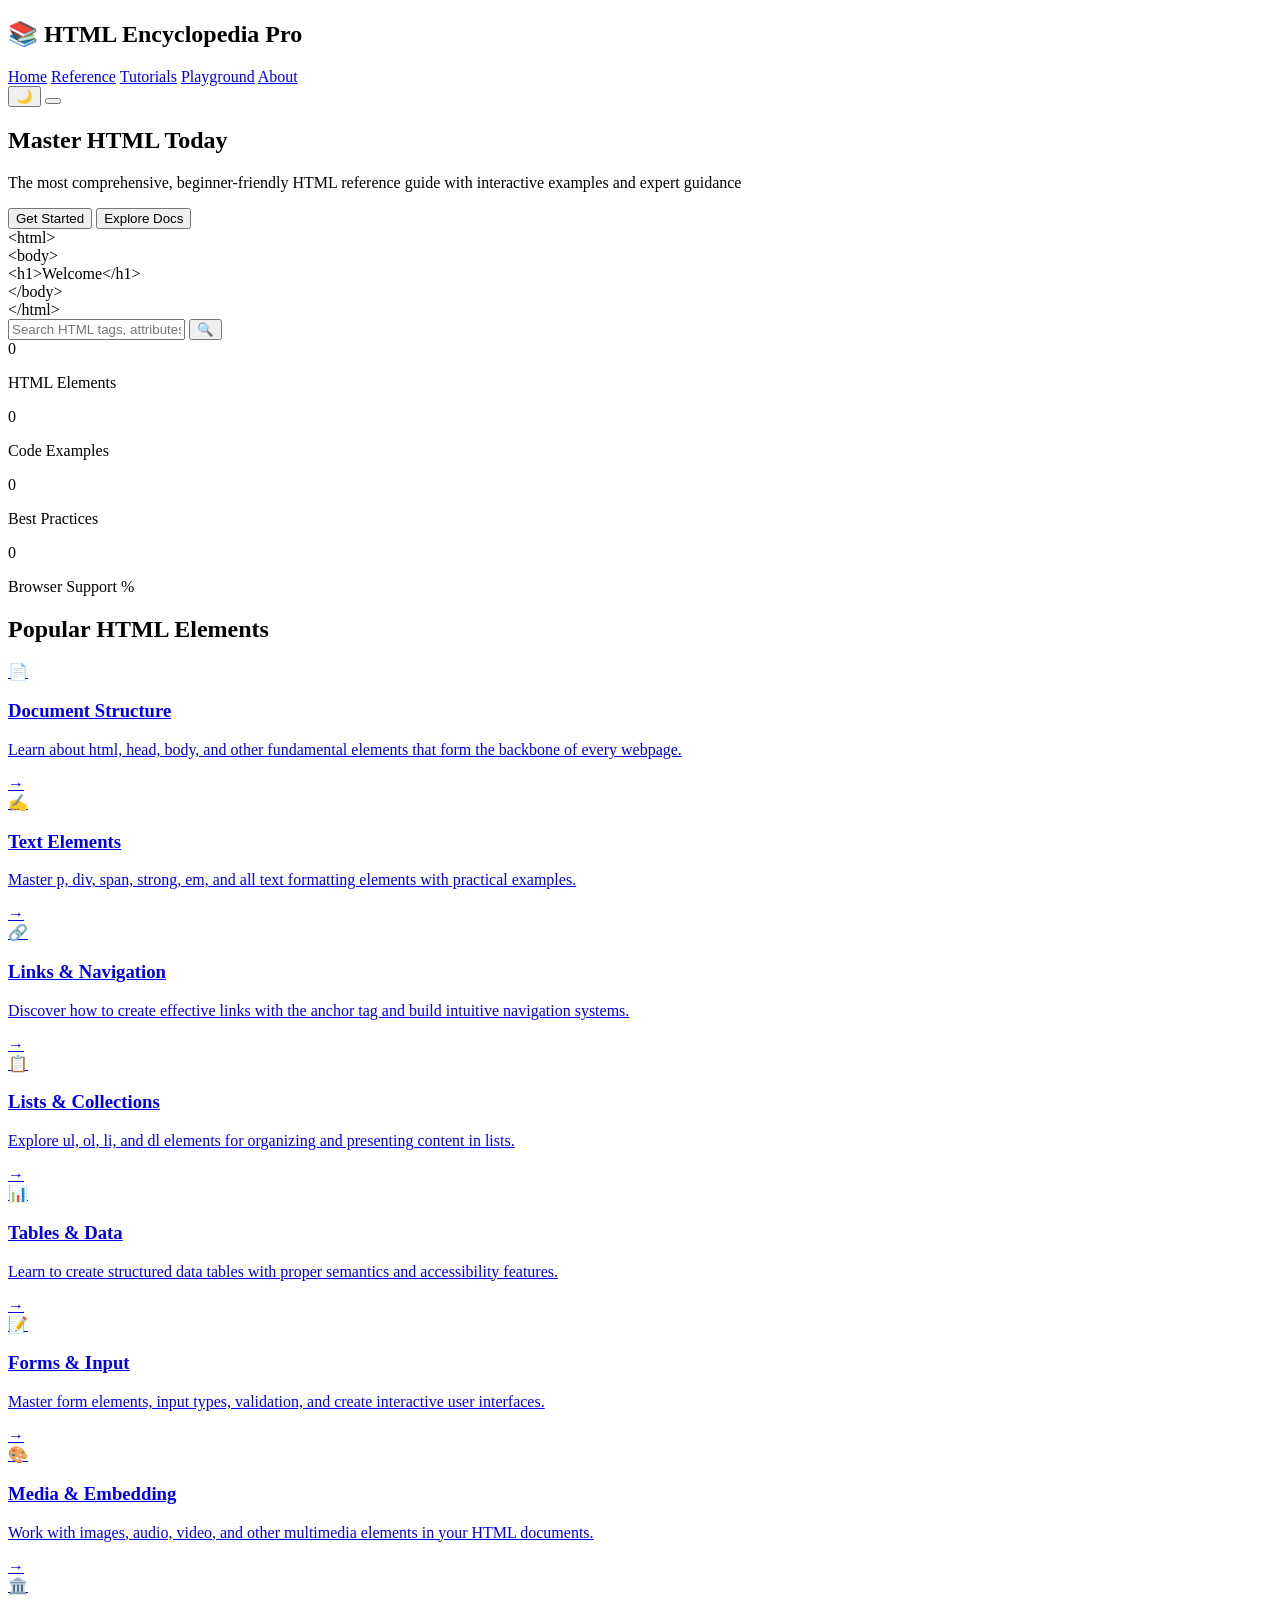
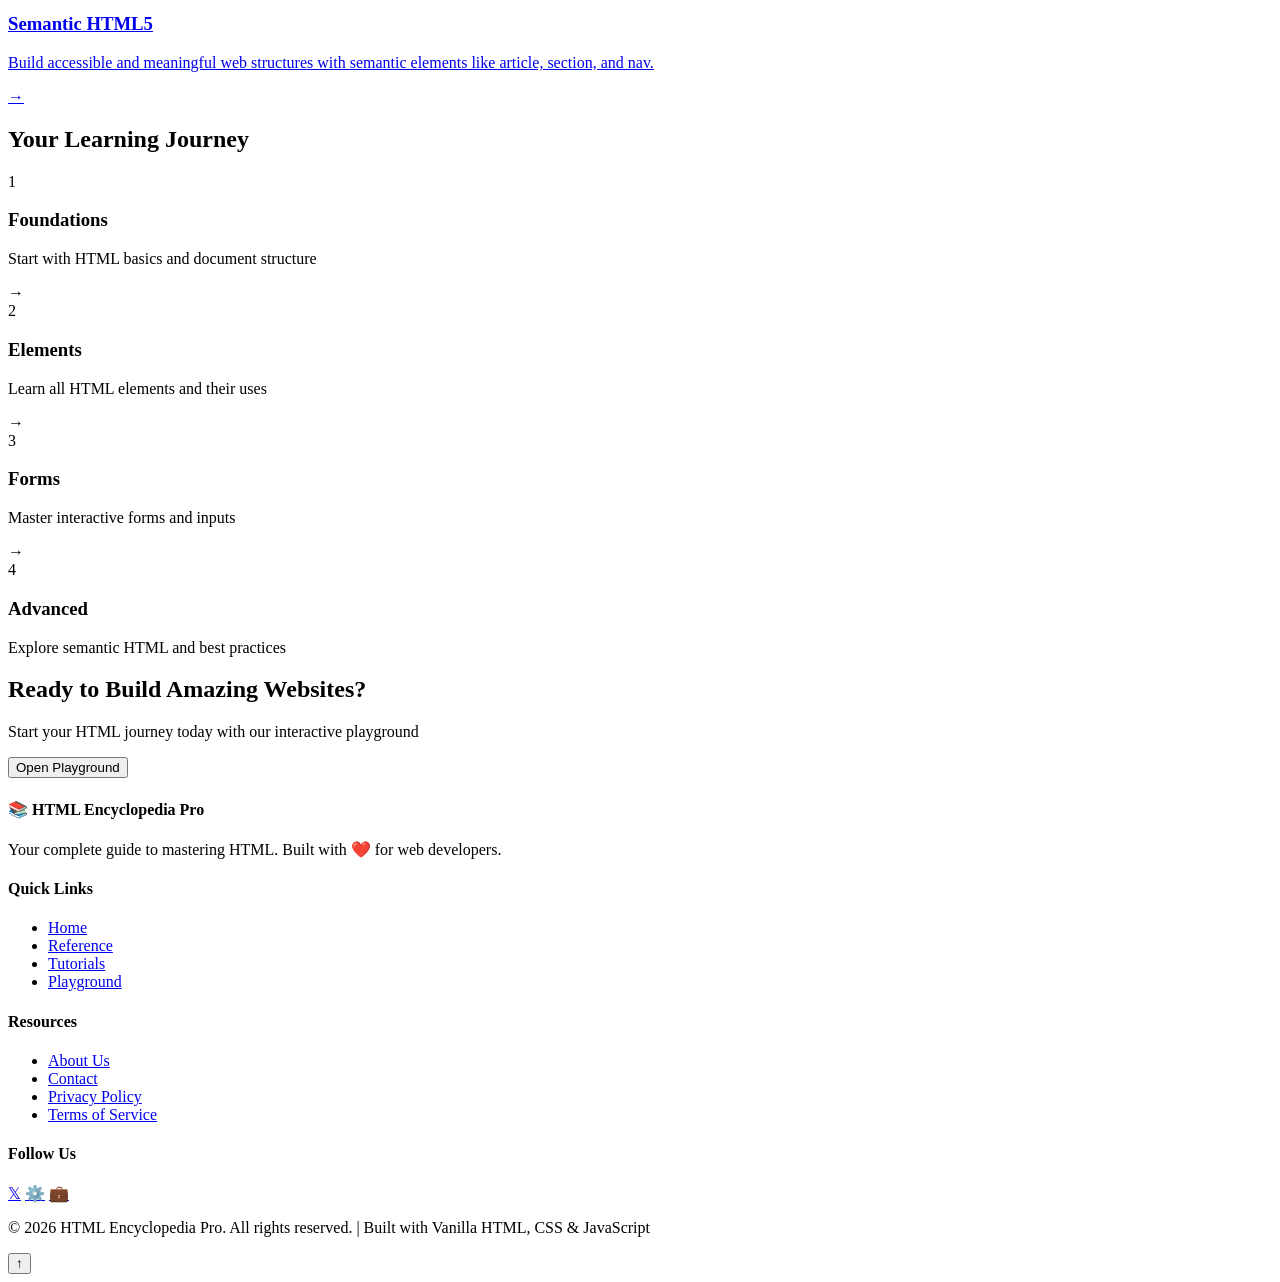
==== index.html @ daa74dac "Create professional homepage with hero, search, cards, and statistics" ====
<!DOCTYPE html>
<html lang="en">
<head>
    <meta charset="UTF-8">
    <meta name="viewport" content="width=device-width, initial-scale=1.0">
    <meta name="description" content="HTML Encyclopedia Pro - The most comprehensive HTML reference guide for web developers">
    <meta name="theme-color" content="#6366f1">
    <title>HTML Encyclopedia Pro - Complete HTML Reference</title>
    
    <!-- Stylesheets -->
    <link rel="stylesheet" href="css/style.css">
    <link rel="stylesheet" href="css/layout.css">
    <link rel="stylesheet" href="css/theme.css">
    <link rel="stylesheet" href="css/responsive.css">
    <link rel="stylesheet" href="css/animations.css">
</head>
<body>
    <!-- Navigation -->
    <nav class="navbar">
        <div class="container">
            <div class="nav-wrapper">
                <div class="logo">
                    <h1>📚 HTML Encyclopedia Pro</h1>
                </div>
                <div class="nav-menu" id="navMenu">
                    <a href="#home" class="nav-link">Home</a>
                    <a href="#reference" class="nav-link">Reference</a>
                    <a href="#tutorials" class="nav-link">Tutorials</a>
                    <a href="#playground" class="nav-link">Playground</a>
                    <a href="#about" class="nav-link">About</a>
                </div>
                <div class="nav-controls">
                    <button class="theme-toggle" id="themeToggle" aria-label="Toggle dark mode">
                        <span class="theme-icon">🌙</span>
                    </button>
                    <button class="menu-toggle" id="menuToggle" aria-label="Toggle menu">
                        <span class="hamburger"></span>
                    </button>
                </div>
            </div>
        </div>
    </nav>

    <!-- Main Content -->
    <main>
        <!-- Hero Section -->
        <section class="hero" id="home">
            <div class="hero-background">
                <div class="animated-bg"></div>
            </div>
            <div class="container hero-content">
                <div class="hero-text">
                    <h1 class="hero-title">Master HTML Today</h1>
                    <p class="hero-subtitle">The most comprehensive, beginner-friendly HTML reference guide with interactive examples and expert guidance</p>
                    <div class="hero-buttons">
                        <button class="btn btn-primary" id="startBtn">Get Started</button>
                        <button class="btn btn-secondary" id="exploreBtn">Explore Docs</button>
                    </div>
                </div>
                <div class="hero-illustration">
                    <div class="code-animation">
                        <div class="code-line line-1">&lt;html&gt;</div>
                        <div class="code-line line-2">&lt;body&gt;</div>
                        <div class="code-line line-3">&lt;h1&gt;Welcome&lt;/h1&gt;</div>
                        <div class="code-line line-4">&lt;/body&gt;</div>
                        <div class="code-line line-5">&lt;/html&gt;</div>
                    </div>
                </div>
            </div>
        </section>

        <!-- Search Section -->
        <section class="search-section">
            <div class="container">
                <div class="search-wrapper">
                    <input 
                        type="text" 
                        id="searchInput" 
                        class="search-input" 
                        placeholder="Search HTML tags, attributes, and more..."
                        aria-label="Search documentation"
                    >
                    <button class="search-btn" aria-label="Search">🔍</button>
                </div>
                <div class="search-suggestions" id="searchSuggestions"></div>
            </div>
        </section>

        <!-- Statistics Section -->
        <section class="statistics">
            <div class="container">
                <div class="stats-grid">
                    <div class="stat-card fade-in-up">
                        <div class="stat-number" data-count="150">0</div>
                        <p class="stat-label">HTML Elements</p>
                    </div>
                    <div class="stat-card fade-in-up">
                        <div class="stat-number" data-count="500">0</div>
                        <p class="stat-label">Code Examples</p>
                    </div>
                    <div class="stat-card fade-in-up">
                        <div class="stat-number" data-count="1000">0</div>
                        <p class="stat-label">Best Practices</p>
                    </div>
                    <div class="stat-card fade-in-up">
                        <div class="stat-number" data-count="98">0</div>
                        <p class="stat-label">Browser Support %</p>
                    </div>
                </div>
            </div>
        </section>

        <!-- Featured Documentation Cards -->
        <section class="featured-cards" id="reference">
            <div class="container">
                <h2>Popular HTML Elements</h2>
                <div class="cards-grid">
                    <!-- Document Tags -->
                    <a href="pages/document.html" class="doc-card card-hover">
                        <div class="card-icon">📄</div>
                        <h3>Document Structure</h3>
                        <p>Learn about html, head, body, and other fundamental elements that form the backbone of every webpage.</p>
                        <span class="card-arrow">→</span>
                    </a>

                    <!-- Text Tags -->
                    <a href="pages/text.html" class="doc-card card-hover">
                        <div class="card-icon">✍️</div>
                        <h3>Text Elements</h3>
                        <p>Master p, div, span, strong, em, and all text formatting elements with practical examples.</p>
                        <span class="card-arrow">→</span>
                    </a>

                    <!-- Links -->
                    <a href="pages/links.html" class="doc-card card-hover">
                        <div class="card-icon">🔗</div>
                        <h3>Links & Navigation</h3>
                        <p>Discover how to create effective links with the anchor tag and build intuitive navigation systems.</p>
                        <span class="card-arrow">→</span>
                    </a>

                    <!-- Lists -->
                    <a href="pages/lists.html" class="doc-card card-hover">
                        <div class="card-icon">📋</div>
                        <h3>Lists & Collections</h3>
                        <p>Explore ul, ol, li, and dl elements for organizing and presenting content in lists.</p>
                        <span class="card-arrow">→</span>
                    </a>

                    <!-- Tables -->
                    <a href="pages/tables.html" class="doc-card card-hover">
                        <div class="card-icon">📊</div>
                        <h3>Tables & Data</h3>
                        <p>Learn to create structured data tables with proper semantics and accessibility features.</p>
                        <span class="card-arrow">→</span>
                    </a>

                    <!-- Forms -->
                    <a href="pages/forms.html" class="doc-card card-hover">
                        <div class="card-icon">📝</div>
                        <h3>Forms & Input</h3>
                        <p>Master form elements, input types, validation, and create interactive user interfaces.</p>
                        <span class="card-arrow">→</span>
                    </a>

                    <!-- Media -->
                    <a href="pages/media.html" class="doc-card card-hover">
                        <div class="card-icon">🎨</div>
                        <h3>Media & Embedding</h3>
                        <p>Work with images, audio, video, and other multimedia elements in your HTML documents.</p>
                        <span class="card-arrow">→</span>
                    </a>

                    <!-- Semantic HTML -->
                    <a href="pages/semantic.html" class="doc-card card-hover">
                        <div class="card-icon">🏛️</div>
                        <h3>Semantic HTML5</h3>
                        <p>Build accessible and meaningful web structures with semantic elements like article, section, and nav.</p>
                        <span class="card-arrow">→</span>
                    </a>
                </div>
            </div>
        </section>

        <!-- Learning Path -->
        <section class="learning-path">
            <div class="container">
                <h2>Your Learning Journey</h2>
                <div class="path-steps">
                    <div class="step step-1">
                        <div class="step-number">1</div>
                        <h3>Foundations</h3>
                        <p>Start with HTML basics and document structure</p>
                    </div>
                    <div class="step-arrow">→</div>
                    <div class="step step-2">
                        <div class="step-number">2</div>
                        <h3>Elements</h3>
                        <p>Learn all HTML elements and their uses</p>
                    </div>
                    <div class="step-arrow">→</div>
                    <div class="step step-3">
                        <div class="step-number">3</div>
                        <h3>Forms</h3>
                        <p>Master interactive forms and inputs</p>
                    </div>
                    <div class="step-arrow">→</div>
                    <div class="step step-4">
                        <div class="step-number">4</div>
                        <h3>Advanced</h3>
                        <p>Explore semantic HTML and best practices</p>
                    </div>
                </div>
            </div>
        </section>

        <!-- CTA Section -->
        <section class="cta-section">
            <div class="container">
                <h2>Ready to Build Amazing Websites?</h2>
                <p>Start your HTML journey today with our interactive playground</p>
                <button class="btn btn-primary btn-large" id="playgroundBtn">Open Playground</button>
            </div>
        </section>
    </main>

    <!-- Footer -->
    <footer class="footer">
        <div class="container">
            <div class="footer-content">
                <div class="footer-section">
                    <h4>📚 HTML Encyclopedia Pro</h4>
                    <p>Your complete guide to mastering HTML. Built with ❤️ for web developers.</p>
                </div>
                <div class="footer-section">
                    <h4>Quick Links</h4>
                    <ul>
                        <li><a href="#home">Home</a></li>
                        <li><a href="#reference">Reference</a></li>
                        <li><a href="#tutorials">Tutorials</a></li>
                        <li><a href="#playground">Playground</a></li>
                    </ul>
                </div>
                <div class="footer-section">
                    <h4>Resources</h4>
                    <ul>
                        <li><a href="#about">About Us</a></li>
                        <li><a href="#contact">Contact</a></li>
                        <li><a href="#privacy">Privacy Policy</a></li>
                        <li><a href="#terms">Terms of Service</a></li>
                    </ul>
                </div>
                <div class="footer-section">
                    <h4>Follow Us</h4>
                    <div class="social-links">
                        <a href="#" aria-label="Twitter">𝕏</a>
                        <a href="#" aria-label="GitHub">⚙️</a>
                        <a href="#" aria-label="LinkedIn">💼</a>
                    </div>
                </div>
            </div>
            <div class="footer-bottom">
                <p>&copy; 2026 HTML Encyclopedia Pro. All rights reserved. | Built with Vanilla HTML, CSS & JavaScript</p>
            </div>
        </div>
    </footer>

    <!-- Scroll to Top Button -->
    <button class="scroll-to-top" id="scrollToTop" aria-label="Scroll to top">
        ↑
    </button>

    <!-- Scripts -->
    <script src="js/app.js"></script>
    <script src="js/theme.js"></script>
    <script src="js/search.js"></script>
    <script src="js/navigation.js"></script>
    <script src="js/clipboard.js"></script>
    <script src="js/progress.js"></script>
</body>
</html>
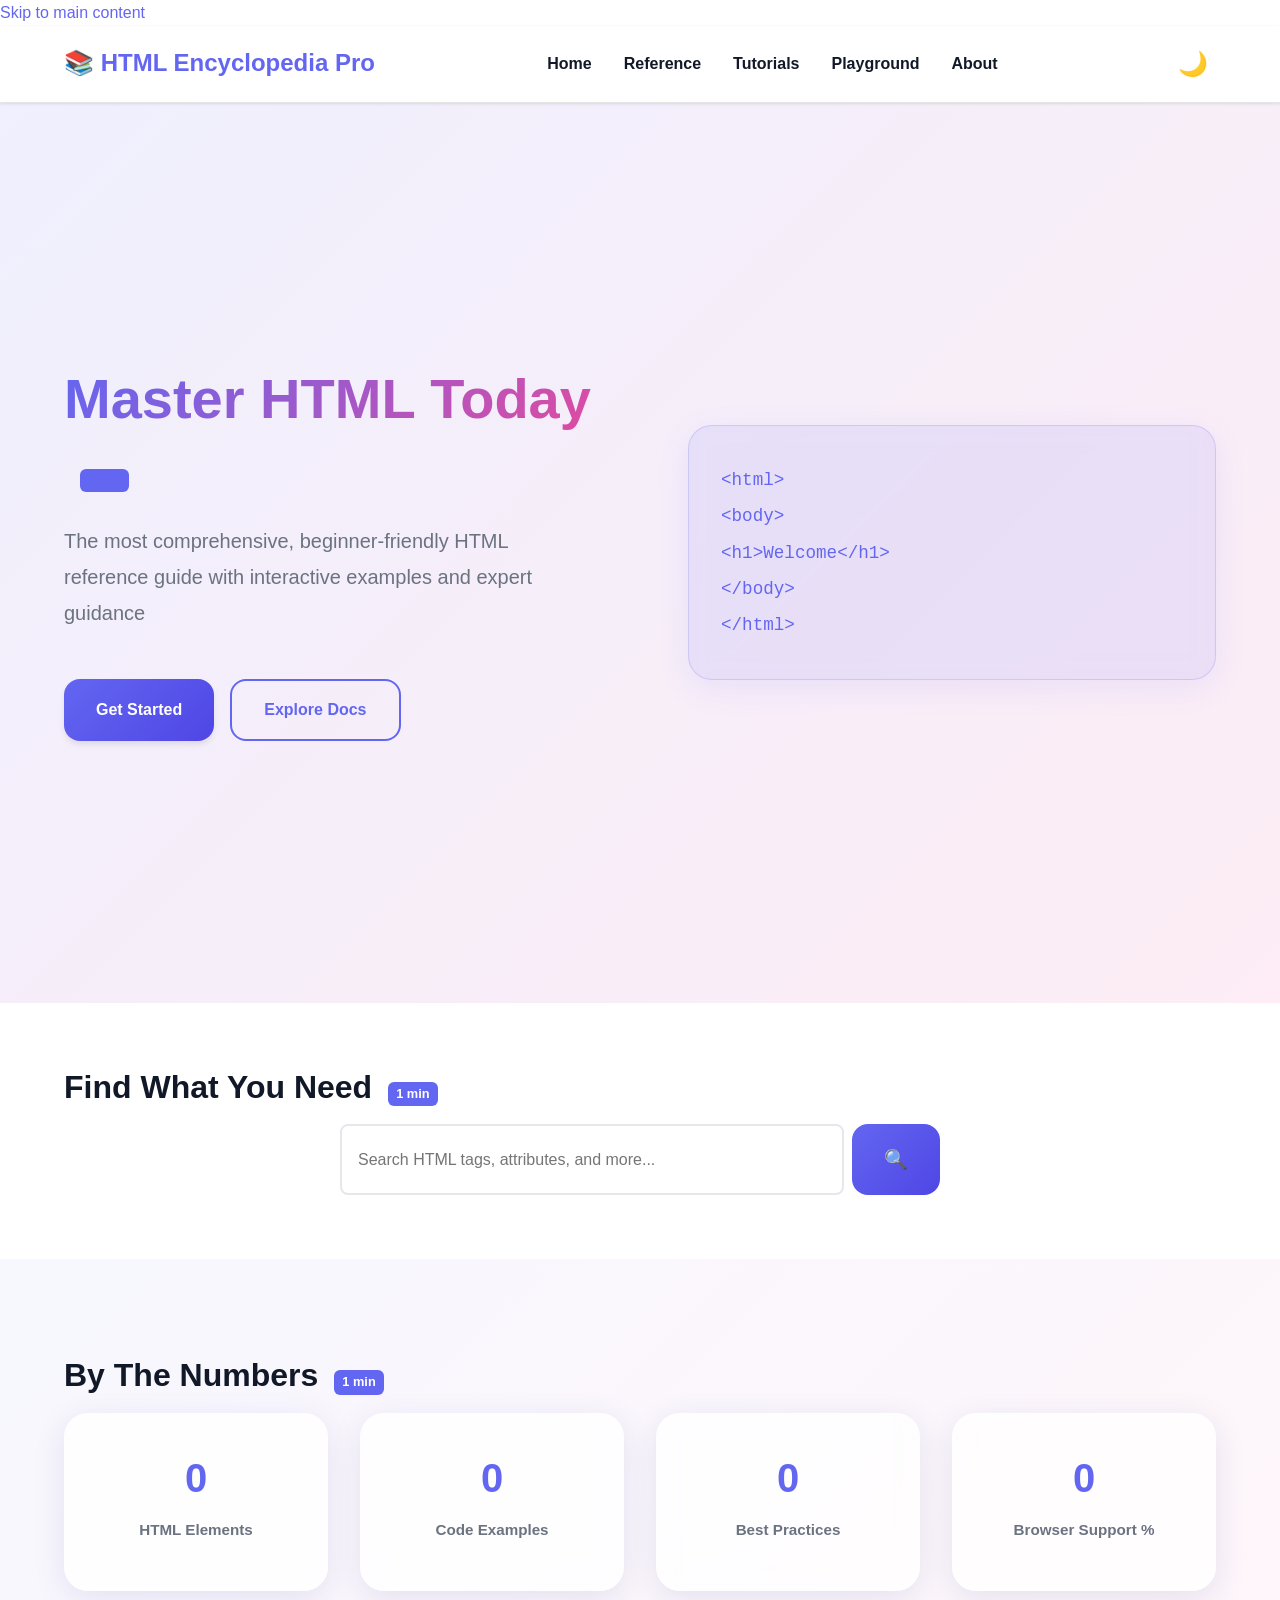
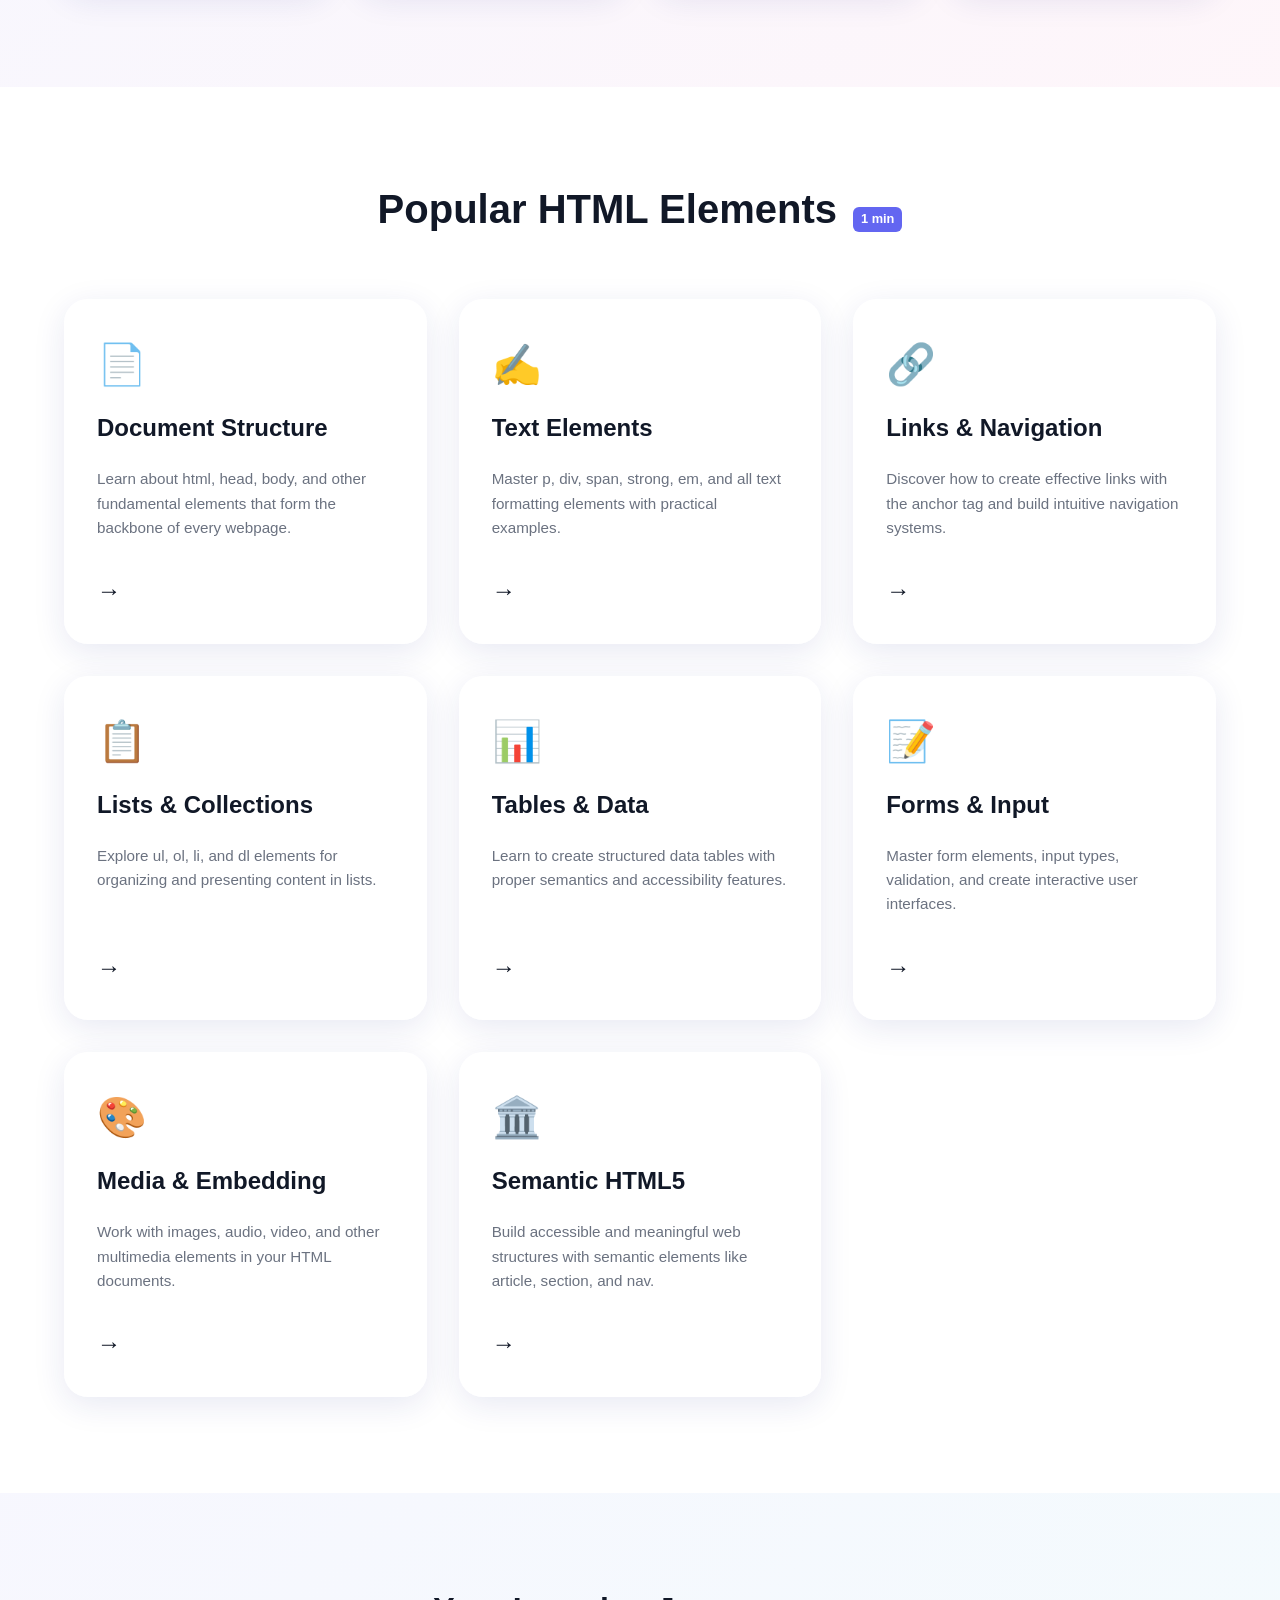
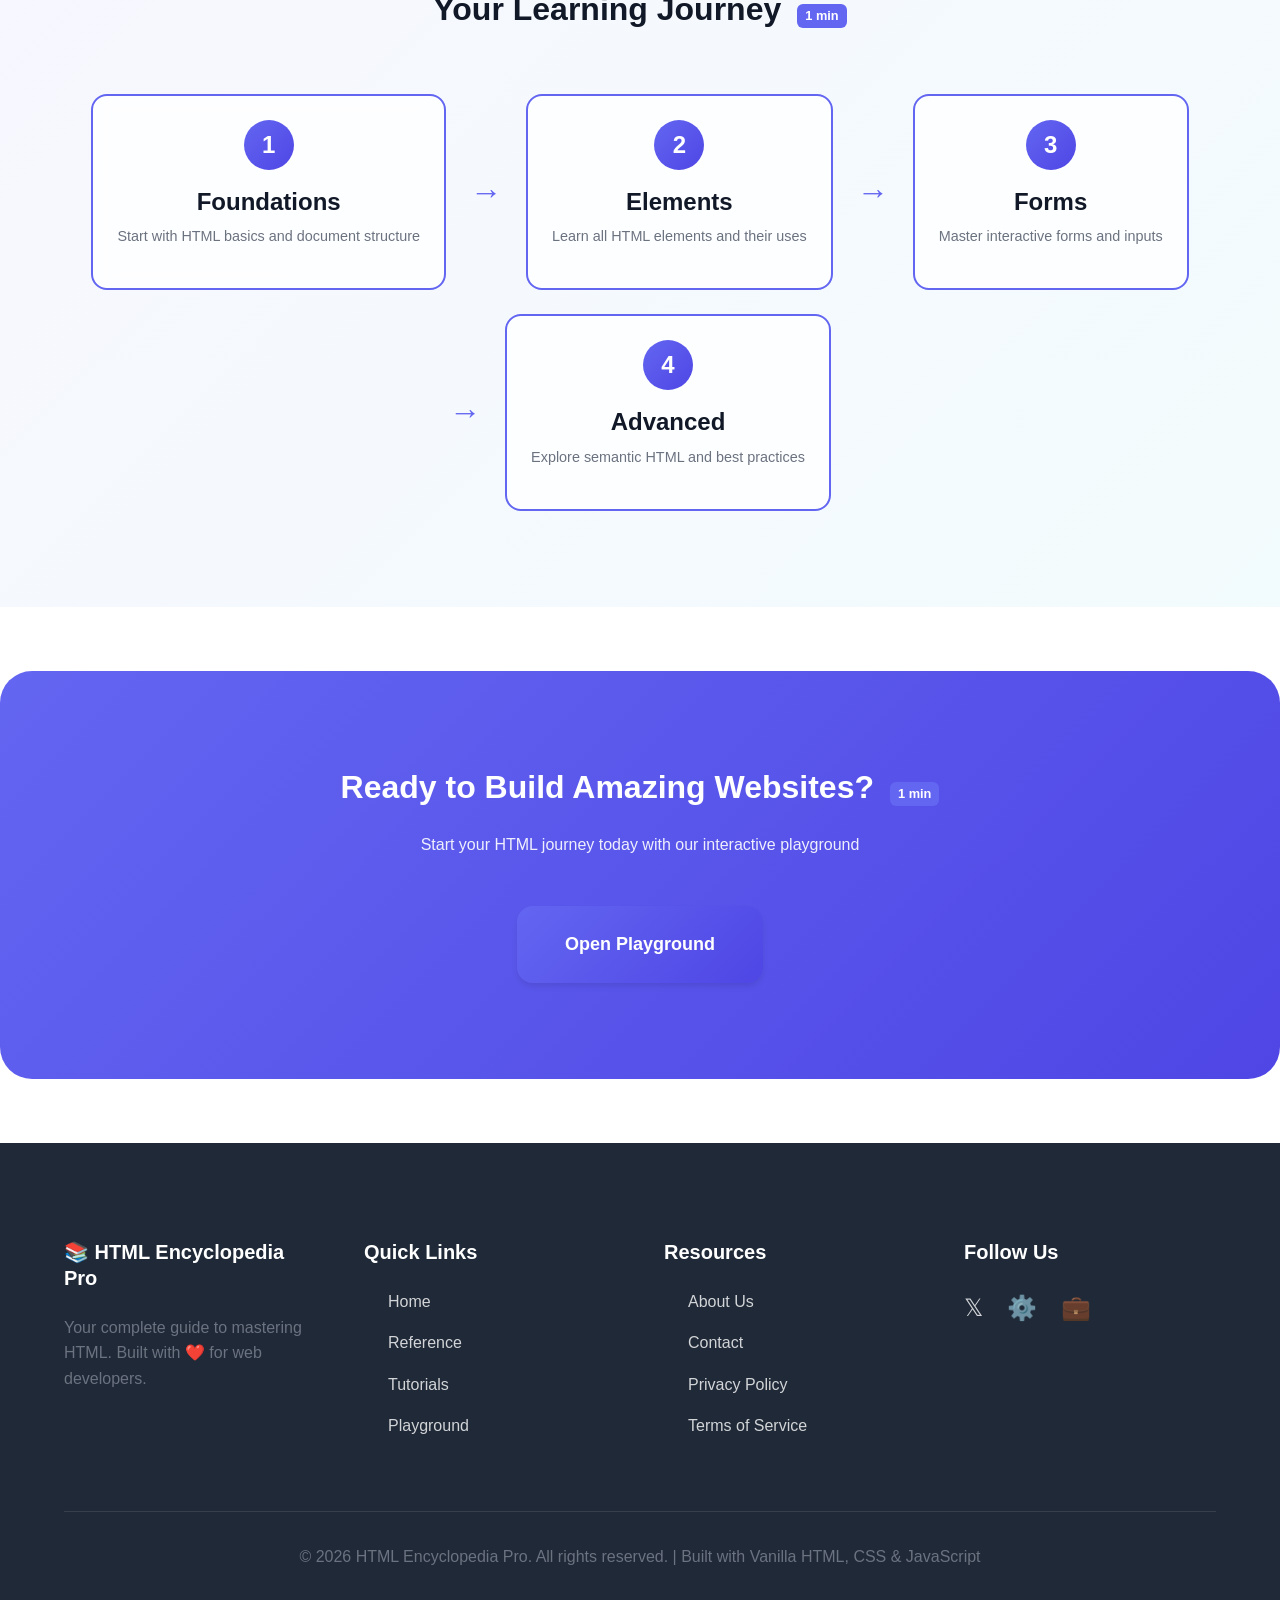
==== commit 48d452a9: "Improve accessibility, SEO, and HTML semantics" ====
--- a/index.html
+++ b/index.html
@@ -4,7 +4,11 @@
     <meta charset="UTF-8">
     <meta name="viewport" content="width=device-width, initial-scale=1.0">
     <meta name="description" content="HTML Encyclopedia Pro - The most comprehensive HTML reference guide for web developers">
+    <meta name="author" content="HTML Encyclopedia Pro">
     <meta name="theme-color" content="#6366f1">
+    <meta property="og:title" content="HTML Encyclopedia Pro - Complete HTML Reference">
+    <meta property="og:description" content="Master HTML with the most comprehensive reference guide for beginners and professionals">
+    <meta property="og:type" content="website">
     <title>HTML Encyclopedia Pro - Complete HTML Reference</title>
     
     <!-- Stylesheets -->
@@ -15,34 +19,40 @@
     <link rel="stylesheet" href="css/animations.css">
 </head>
 <body>
+    <!-- Skip to main content link -->
+    <a href="#main" class="skip-link">Skip to main content</a>
+
     <!-- Navigation -->
-    <nav class="navbar">
-        <div class="container">
-            <div class="nav-wrapper">
-                <div class="logo">
-                    <h1>📚 HTML Encyclopedia Pro</h1>
-                </div>
-                <div class="nav-menu" id="navMenu">
-                    <a href="#home" class="nav-link">Home</a>
-                    <a href="#reference" class="nav-link">Reference</a>
-                    <a href="#tutorials" class="nav-link">Tutorials</a>
-                    <a href="#playground" class="nav-link">Playground</a>
-                    <a href="#about" class="nav-link">About</a>
-                </div>
-                <div class="nav-controls">
-                    <button class="theme-toggle" id="themeToggle" aria-label="Toggle dark mode">
-                        <span class="theme-icon">🌙</span>
-                    </button>
-                    <button class="menu-toggle" id="menuToggle" aria-label="Toggle menu">
-                        <span class="hamburger"></span>
-                    </button>
-                </div>
-            </div>
-        </div>
-    </nav>
+    <header>
+        <nav class="navbar">
+            <div class="container">
+                <div class="nav-wrapper">
+                    <a href="#home" class="logo" aria-label="HTML Encyclopedia Pro - Home">
+                        <span class="logo-icon">📚</span>
+                        <span>HTML Encyclopedia Pro</span>
+                    </a>
+                    <div class="nav-menu" id="navMenu">
+                        <a href="#home" class="nav-link">Home</a>
+                        <a href="pages/reference.html" class="nav-link">Reference</a>
+                        <a href="pages/tutorials.html" class="nav-link">Tutorials</a>
+                        <a href="pages/playground.html" class="nav-link">Playground</a>
+                        <a href="pages/about.html" class="nav-link">About</a>
+                    </div>
+                    <div class="nav-controls">
+                        <button class="theme-toggle" id="themeToggle" aria-label="Toggle dark mode">
+                            <span class="theme-icon">🌙</span>
+                        </button>
+                        <button class="menu-toggle" id="menuToggle" aria-label="Toggle menu">
+                            <span class="hamburger"></span>
+                        </button>
+                    </div>
+                </div>
+            </div>
+        </nav>
+    </header>
 
     <!-- Main Content -->
-    <main>
+    <main id="main">
         <!-- Hero Section -->
         <section class="hero" id="home">
             <div class="hero-background">
@@ -53,8 +63,8 @@
                     <h1 class="hero-title">Master HTML Today</h1>
                     <p class="hero-subtitle">The most comprehensive, beginner-friendly HTML reference guide with interactive examples and expert guidance</p>
                     <div class="hero-buttons">
-                        <button class="btn btn-primary" id="startBtn">Get Started</button>
-                        <button class="btn btn-secondary" id="exploreBtn">Explore Docs</button>
+                        <a href="pages/tutorials.html" class="btn btn-primary" id="startBtn">Get Started</a>
+                        <a href="pages/reference.html" class="btn btn-secondary" id="exploreBtn">Explore Docs</a>
                     </div>
                 </div>
                 <div class="hero-illustration">
@@ -72,6 +82,7 @@
         <!-- Search Section -->
         <section class="search-section">
             <div class="container">
+                <h2>Find What You Need</h2>
                 <div class="search-wrapper">
                     <input 
                         type="text" 
@@ -89,6 +100,7 @@
         <!-- Statistics Section -->
         <section class="statistics">
             <div class="container">
+                <h2>By The Numbers</h2>
                 <div class="stats-grid">
                     <div class="stat-card fade-in-up">
                         <div class="stat-number" data-count="150">0</div>
@@ -219,7 +231,7 @@
             <div class="container">
                 <h2>Ready to Build Amazing Websites?</h2>
                 <p>Start your HTML journey today with our interactive playground</p>
-                <button class="btn btn-primary btn-large" id="playgroundBtn">Open Playground</button>
+                <a href="pages/playground.html" class="btn btn-primary btn-large" id="playgroundBtn">Open Playground</a>
             </div>
         </section>
     </main>
@@ -236,26 +248,26 @@
                     <h4>Quick Links</h4>
                     <ul>
                         <li><a href="#home">Home</a></li>
-                        <li><a href="#reference">Reference</a></li>
-                        <li><a href="#tutorials">Tutorials</a></li>
-                        <li><a href="#playground">Playground</a></li>
+                        <li><a href="pages/reference.html">Reference</a></li>
+                        <li><a href="pages/tutorials.html">Tutorials</a></li>
+                        <li><a href="pages/playground.html">Playground</a></li>
                     </ul>
                 </div>
                 <div class="footer-section">
                     <h4>Resources</h4>
                     <ul>
-                        <li><a href="#about">About Us</a></li>
-                        <li><a href="#contact">Contact</a></li>
-                        <li><a href="#privacy">Privacy Policy</a></li>
-                        <li><a href="#terms">Terms of Service</a></li>
+                        <li><a href="pages/about.html">About Us</a></li>
+                        <li><a href="pages/contact.html">Contact</a></li>
+                        <li><a href="pages/privacy.html">Privacy Policy</a></li>
+                        <li><a href="pages/terms.html">Terms of Service</a></li>
                     </ul>
                 </div>
                 <div class="footer-section">
                     <h4>Follow Us</h4>
                     <div class="social-links">
-                        <a href="#" aria-label="Twitter">𝕏</a>
-                        <a href="#" aria-label="GitHub">⚙️</a>
-                        <a href="#" aria-label="LinkedIn">💼</a>
+                        <a href="https://twitter.com" aria-label="Visit us on Twitter" target="_blank" rel="noopener noreferrer">𝕏</a>
+                        <a href="https://github.com" aria-label="Visit us on GitHub" target="_blank" rel="noopener noreferrer">⚙️</a>
+                        <a href="https://linkedin.com" aria-label="Visit us on LinkedIn" target="_blank" rel="noopener noreferrer">💼</a>
                     </div>
                 </div>
             </div>
--- a/css/style.css
+++ b/css/style.css
@@ -0,0 +1,372 @@
+/* ============================================
+   MAIN STYLESHEET - Global Styles
+   ============================================ */
+
+:root {
+    /* Colors */
+    --primary: #6366f1;
+    --primary-dark: #4f46e5;
+    --primary-light: #818cf8;
+    --secondary: #ec4899;
+    --success: #10b981;
+    --warning: #f59e0b;
+    --danger: #ef4444;
+    --dark: #1f2937;
+    --dark-light: #374151;
+    --light: #f3f4f6;
+    --light-dark: #e5e7eb;
+    --text: #111827;
+    --text-light: #6b7280;
+    
+    /* Dark Mode Colors */
+    --dark-bg: #0f172a;
+    --dark-surface: #1e293b;
+    --dark-surface-light: #334155;
+    --dark-text: #f1f5f9;
+    --dark-text-light: #cbd5e1;
+    
+    /* Spacing */
+    --spacing-xs: 0.25rem;
+    --spacing-sm: 0.5rem;
+    --spacing-md: 1rem;
+    --spacing-lg: 1.5rem;
+    --spacing-xl: 2rem;
+    --spacing-2xl: 3rem;
+    --spacing-3xl: 4rem;
+    --spacing-4xl: 6rem;
+    
+    /* Border Radius */
+    --radius-sm: 0.375rem;
+    --radius-md: 0.5rem;
+    --radius-lg: 1rem;
+    --radius-xl: 1.5rem;
+    --radius-2xl: 2rem;
+    
+    /* Transitions */
+    --transition-fast: 150ms ease-in-out;
+    --transition-normal: 300ms ease-in-out;
+    --transition-slow: 500ms ease-in-out;
+    
+    /* Shadows */
+    --shadow-sm: 0 1px 2px 0 rgba(0, 0, 0, 0.05);
+    --shadow-md: 0 4px 6px -1px rgba(0, 0, 0, 0.1);
+    --shadow-lg: 0 10px 15px -3px rgba(0, 0, 0, 0.1);
+    --shadow-xl: 0 20px 25px -5px rgba(0, 0, 0, 0.1);
+    --shadow-2xl: 0 25px 50px -12px rgba(0, 0, 0, 0.25);
+}
+
+body.dark-mode {
+    --text: var(--dark-text);
+    --text-light: var(--dark-text-light);
+    --light: var(--dark-surface);
+    --light-dark: var(--dark-surface-light);
+}
+
+/* ============================================
+   RESET & BASE STYLES
+   ============================================ */
+
+* {
+    margin: 0;
+    padding: 0;
+    box-sizing: border-box;
+}
+
+html {
+    scroll-behavior: smooth;
+    font-size: 16px;
+}
+
+body {
+    font-family: -apple-system, BlinkMacSystemFont, 'Segoe UI', Roboto, 'Helvetica Neue', Arial, sans-serif;
+    line-height: 1.6;
+    color: var(--text);
+    background-color: white;
+    transition: background-color var(--transition-normal), color var(--transition-normal);
+}
+
+body.dark-mode {
+    background-color: var(--dark-bg);
+    color: var(--dark-text);
+}
+
+/* Typography */
+h1, h2, h3, h4, h5, h6 {
+    font-weight: 700;
+    line-height: 1.3;
+    margin-bottom: var(--spacing-md);
+}
+
+h1 {
+    font-size: 2.5rem;
+}
+
+h2 {
+    font-size: 2rem;
+}
+
+h3 {
+    font-size: 1.5rem;
+}
+
+h4 {
+    font-size: 1.25rem;
+}
+
+h5 {
+    font-size: 1.125rem;
+}
+
+h6 {
+    font-size: 1rem;
+}
+
+p {
+    margin-bottom: var(--spacing-md);
+    color: var(--text-light);
+}
+
+a {
+    color: var(--primary);
+    text-decoration: none;
+    transition: color var(--transition-fast);
+}
+
+a:hover {
+    color: var(--primary-dark);
+}
+
+button, input, select, textarea {
+    font-family: inherit;
+}
+
+/* ============================================
+   CONTAINER & LAYOUT
+   ============================================ */
+
+.container {
+    max-width: 1200px;
+    margin: 0 auto;
+    padding: 0 var(--spacing-lg);
+}
+
+/* ============================================
+   BUTTONS
+   ============================================ */
+
+.btn {
+    display: inline-flex;
+    align-items: center;
+    justify-content: center;
+    padding: var(--spacing-md) var(--spacing-xl);
+    font-size: 1rem;
+    font-weight: 600;
+    border: none;
+    border-radius: var(--radius-lg);
+    cursor: pointer;
+    transition: all var(--transition-normal);
+    text-decoration: none;
+    white-space: nowrap;
+    gap: var(--spacing-sm);
+}
+
+.btn-primary {
+    background: linear-gradient(135deg, var(--primary) 0%, var(--primary-dark) 100%);
+    color: white;
+    box-shadow: var(--shadow-md);
+}
+
+.btn-primary:hover {
+    transform: translateY(-2px);
+    box-shadow: var(--shadow-lg);
+}
+
+.btn-primary:active {
+    transform: translateY(0);
+}
+
+.btn-secondary {
+    background: transparent;
+    color: var(--primary);
+    border: 2px solid var(--primary);
+}
+
+.btn-secondary:hover {
+    background: var(--primary);
+    color: white;
+}
+
+.btn-large {
+    padding: var(--spacing-lg) var(--spacing-2xl);
+    font-size: 1.125rem;
+}
+
+/* ============================================
+   CARDS & GLASS MORPHISM
+   ============================================ */
+
+.card {
+    background: rgba(255, 255, 255, 0.8);
+    backdrop-filter: blur(10px);
+    border: 1px solid rgba(255, 255, 255, 0.2);
+    border-radius: var(--radius-xl);
+    padding: var(--spacing-lg);
+    transition: all var(--transition-normal);
+    box-shadow: 0 8px 32px 0 rgba(31, 38, 135, 0.1);
+}
+
+body.dark-mode .card {
+    background: rgba(30, 41, 59, 0.7);
+    border: 1px solid rgba(148, 163, 184, 0.1);
+}
+
+.card:hover {
+    transform: translateY(-4px);
+    box-shadow: 0 8px 32px 0 rgba(31, 38, 135, 0.2);
+}
+
+.card-hover {
+    position: relative;
+    overflow: hidden;
+}
+
+.card-hover::before {
+    content: '';
+    position: absolute;
+    top: 0;
+    left: -100%;
+    width: 100%;
+    height: 100%;
+    background: linear-gradient(90deg, transparent, rgba(255, 255, 255, 0.1), transparent);
+    transition: left var(--transition-slow);
+}
+
+.card-hover:hover::before {
+    left: 100%;
+}
+
+/* ============================================
+   FORMS & INPUTS
+   ============================================ */
+
+input[type="text"],
+input[type="email"],
+input[type="password"],
+textarea,
+select {
+    width: 100%;
+    padding: var(--spacing-md);
+    border: 2px solid var(--light-dark);
+    border-radius: var(--radius-md);
+    font-size: 1rem;
+    background: white;
+    color: var(--text);
+    transition: all var(--transition-normal);
+}
+
+body.dark-mode input[type="text"],
+body.dark-mode input[type="email"],
+body.dark-mode input[type="password"],
+body.dark-mode textarea,
+body.dark-mode select {
+    background: var(--dark-surface-light);
+    color: var(--dark-text);
+    border-color: rgba(148, 163, 184, 0.2);
+}
+
+input[type="text"]:focus,
+input[type="email"]:focus,
+input[type="password"]:focus,
+textarea:focus,
+select:focus {
+    outline: none;
+    border-color: var(--primary);
+    box-shadow: 0 0 0 3px rgba(99, 102, 241, 0.1);
+}
+
+/* ============================================
+   SCROLLBAR
+   ============================================ */
+
+::-webkit-scrollbar {
+    width: 10px;
+    height: 10px;
+}
+
+::-webkit-scrollbar-track {
+    background: var(--light);
+}
+
+::-webkit-scrollbar-thumb {
+    background: var(--primary);
+    border-radius: var(--radius-md);
+}
+
+::-webkit-scrollbar-thumb:hover {
+    background: var(--primary-dark);
+}
+
+body.dark-mode ::-webkit-scrollbar-track {
+    background: var(--dark-surface);
+}
+
+/* ============================================
+   UTILITY CLASSES
+   ============================================ */
+
+.text-center {
+    text-align: center;
+}
+
+.text-right {
+    text-align: right;
+}
+
+.text-left {
+    text-align: left;
+}
+
+.mt-sm { margin-top: var(--spacing-sm); }
+.mt-md { margin-top: var(--spacing-md); }
+.mt-lg { margin-top: var(--spacing-lg); }
+.mt-xl { margin-top: var(--spacing-xl); }
+.mt-2xl { margin-top: var(--spacing-2xl); }
+
+.mb-sm { margin-bottom: var(--spacing-sm); }
+.mb-md { margin-bottom: var(--spacing-md); }
+.mb-lg { margin-bottom: var(--spacing-lg); }
+.mb-xl { margin-bottom: var(--spacing-xl); }
+.mb-2xl { margin-bottom: var(--spacing-2xl); }
+
+.px-md { padding-left: var(--spacing-md); padding-right: var(--spacing-md); }
+.py-md { padding-top: var(--spacing-md); padding-bottom: var(--spacing-md); }
+
+.flex {
+    display: flex;
+}
+
+.flex-center {
+    display: flex;
+    align-items: center;
+    justify-content: center;
+}
+
+.gap-md {
+    gap: var(--spacing-md);
+}
+
+.hidden {
+    display: none !important;
+}
+
+.sr-only {
+    position: absolute;
+    width: 1px;
+    height: 1px;
+    padding: 0;
+    margin: -1px;
+    overflow: hidden;
+    clip: rect(0, 0, 0, 0);
+    white-space: nowrap;
+    border-width: 0;
+}
--- a/css/layout.css
+++ b/css/layout.css
@@ -0,0 +1,646 @@
+/* ============================================
+   LAYOUT STYLESHEET
+   ============================================ */
+
+/* ============================================
+   NAVBAR
+   ============================================ */
+
+.navbar {
+    background: rgba(255, 255, 255, 0.95);
+    backdrop-filter: blur(10px);
+    border-bottom: 1px solid rgba(0, 0, 0, 0.1);
+    position: sticky;
+    top: 0;
+    z-index: 100;
+    box-shadow: 0 1px 3px rgba(0, 0, 0, 0.1);
+    transition: all var(--transition-normal);
+}
+
+body.dark-mode .navbar {
+    background: rgba(15, 23, 42, 0.95);
+    border-bottom-color: rgba(148, 163, 184, 0.1);
+}
+
+.nav-wrapper {
+    display: flex;
+    align-items: center;
+    justify-content: space-between;
+    padding: var(--spacing-md) 0;
+}
+
+.logo {
+    font-size: 1.5rem;
+    font-weight: 700;
+    white-space: nowrap;
+}
+
+.logo h1 {
+    margin: 0;
+    font-size: 1.25rem;
+    background: linear-gradient(135deg, var(--primary) 0%, var(--secondary) 100%);
+    -webkit-background-clip: text;
+    -webkit-text-fill-color: transparent;
+    background-clip: text;
+}
+
+.nav-menu {
+    display: flex;
+    gap: var(--spacing-xl);
+    align-items: center;
+}
+
+.nav-link {
+    font-weight: 600;
+    color: var(--text);
+    position: relative;
+    transition: color var(--transition-fast);
+}
+
+body.dark-mode .nav-link {
+    color: var(--dark-text);
+}
+
+.nav-link::after {
+    content: '';
+    position: absolute;
+    bottom: -2px;
+    left: 0;
+    width: 0;
+    height: 2px;
+    background: var(--primary);
+    transition: width var(--transition-normal);
+}
+
+.nav-link:hover::after {
+    width: 100%;
+}
+
+.nav-controls {
+    display: flex;
+    gap: var(--spacing-md);
+    align-items: center;
+}
+
+.theme-toggle {
+    background: none;
+    border: none;
+    font-size: 1.5rem;
+    cursor: pointer;
+    padding: var(--spacing-sm);
+    border-radius: var(--radius-md);
+    transition: all var(--transition-normal);
+}
+
+.theme-toggle:hover {
+    background: var(--light);
+}
+
+body.dark-mode .theme-toggle:hover {
+    background: var(--dark-surface-light);
+}
+
+.menu-toggle {
+    display: none;
+    background: none;
+    border: none;
+    font-size: 1.5rem;
+    cursor: pointer;
+    flex-direction: column;
+    gap: 4px;
+}
+
+.hamburger {
+    width: 24px;
+    height: 2px;
+    background: var(--text);
+    border-radius: 2px;
+    transition: all var(--transition-normal);
+    display: block;
+}
+
+body.dark-mode .hamburger {
+    background: var(--dark-text);
+}
+
+.hamburger::before,
+.hamburger::after {
+    content: '';
+    display: block;
+    width: 24px;
+    height: 2px;
+    background: inherit;
+    border-radius: 2px;
+    transition: all var(--transition-normal);
+}
+
+/* ============================================
+   HERO SECTION
+   ============================================ */
+
+.hero {
+    position: relative;
+    min-height: 100vh;
+    display: flex;
+    align-items: center;
+    padding: var(--spacing-4xl) 0;
+    overflow: hidden;
+}
+
+.hero-background {
+    position: absolute;
+    top: 0;
+    left: 0;
+    width: 100%;
+    height: 100%;
+    z-index: 0;
+}
+
+.animated-bg {
+    position: absolute;
+    width: 100%;
+    height: 100%;
+    background: linear-gradient(135deg, #6366f1 0%, #ec4899 25%, #06b6d4 50%, #6366f1 100%);
+    background-size: 400% 400%;
+    animation: gradient-shift 15s ease infinite;
+    opacity: 0.1;
+}
+
+.hero-content {
+    position: relative;
+    z-index: 1;
+    display: grid;
+    grid-template-columns: 1fr 1fr;
+    gap: var(--spacing-4xl);
+    align-items: center;
+}
+
+.hero-text {
+    animation: fade-in-up 0.8s ease-out;
+}
+
+.hero-title {
+    font-size: 3.5rem;
+    font-weight: 900;
+    line-height: 1.2;
+    margin-bottom: var(--spacing-lg);
+    background: linear-gradient(135deg, var(--primary) 0%, var(--secondary) 100%);
+    -webkit-background-clip: text;
+    -webkit-text-fill-color: transparent;
+    background-clip: text;
+}
+
+body.dark-mode .hero-title {
+    background: linear-gradient(135deg, #818cf8 0%, #f472b6 100%);
+    -webkit-background-clip: text;
+    -webkit-text-fill-color: transparent;
+    background-clip: text;
+}
+
+.hero-subtitle {
+    font-size: 1.25rem;
+    color: var(--text-light);
+    margin-bottom: var(--spacing-2xl);
+    line-height: 1.8;
+}
+
+.hero-buttons {
+    display: flex;
+    gap: var(--spacing-md);
+    flex-wrap: wrap;
+}
+
+.hero-illustration {
+    animation: float 3s ease-in-out infinite;
+}
+
+.code-animation {
+    background: rgba(99, 102, 241, 0.1);
+    backdrop-filter: blur(10px);
+    border: 1px solid rgba(99, 102, 241, 0.2);
+    border-radius: var(--radius-xl);
+    padding: var(--spacing-xl);
+    font-family: 'Monaco', 'Menlo', monospace;
+    font-size: 1.1rem;
+    color: var(--primary);
+    box-shadow: 0 8px 32px rgba(99, 102, 241, 0.1);
+}
+
+body.dark-mode .code-animation {
+    background: rgba(99, 102, 241, 0.05);
+    border-color: rgba(99, 102, 241, 0.1);
+}
+
+.code-line {
+    margin: var(--spacing-sm) 0;
+    animation: code-reveal 0.6s ease-out forwards;
+    opacity: 0;
+}
+
+.line-1 { animation-delay: 0.1s; }
+.line-2 { animation-delay: 0.2s; }
+.line-3 { animation-delay: 0.3s; }
+.line-4 { animation-delay: 0.4s; }
+.line-5 { animation-delay: 0.5s; }
+
+/* ============================================
+   SEARCH SECTION
+   ============================================ */
+
+.search-section {
+    padding: var(--spacing-3xl) 0;
+    margin-top: -var(--spacing-3xl);
+    position: relative;
+    z-index: 10;
+}
+
+.search-wrapper {
+    display: flex;
+    gap: var(--spacing-sm);
+    max-width: 600px;
+    margin: 0 auto;
+}
+
+.search-input {
+    flex: 1;
+    padding: var(--spacing-lg);
+    font-size: 1rem;
+    border: 2px solid var(--light-dark);
+    border-radius: var(--radius-lg);
+    background: white;
+    color: var(--text);
+    transition: all var(--transition-normal);
+}
+
+body.dark-mode .search-input {
+    background: var(--dark-surface-light);
+    color: var(--dark-text);
+    border-color: rgba(148, 163, 184, 0.2);
+}
+
+.search-input:focus {
+    outline: none;
+    border-color: var(--primary);
+    box-shadow: 0 0 0 3px rgba(99, 102, 241, 0.1);
+}
+
+.search-btn {
+    padding: var(--spacing-lg) var(--spacing-xl);
+    background: linear-gradient(135deg, var(--primary) 0%, var(--primary-dark) 100%);
+    color: white;
+    border: none;
+    border-radius: var(--radius-lg);
+    cursor: pointer;
+    font-weight: 600;
+    transition: all var(--transition-normal);
+    font-size: 1.2rem;
+}
+
+.search-btn:hover {
+    transform: translateY(-2px);
+    box-shadow: var(--shadow-lg);
+}
+
+.search-suggestions {
+    position: absolute;
+    top: 100%;
+    left: 50%;
+    transform: translateX(-50%);
+    background: white;
+    border: 1px solid var(--light-dark);
+    border-radius: var(--radius-lg);
+    box-shadow: var(--shadow-lg);
+    max-width: 600px;
+    width: 100%;
+    max-height: 300px;
+    overflow-y: auto;
+    z-index: 20;
+    display: none;
+}
+
+body.dark-mode .search-suggestions {
+    background: var(--dark-surface-light);
+    border-color: rgba(148, 163, 184, 0.2);
+}
+
+.search-suggestions.active {
+    display: block;
+}
+
+/* ============================================
+   STATISTICS SECTION
+   ============================================ */
+
+.statistics {
+    padding: var(--spacing-4xl) 0;
+    background: linear-gradient(135deg, rgba(99, 102, 241, 0.05) 0%, rgba(236, 72, 153, 0.05) 100%);
+}
+
+body.dark-mode .statistics {
+    background: linear-gradient(135deg, rgba(99, 102, 241, 0.1) 0%, rgba(236, 72, 153, 0.1) 100%);
+}
+
+.stats-grid {
+    display: grid;
+    grid-template-columns: repeat(auto-fit, minmax(200px, 1fr));
+    gap: var(--spacing-xl);
+}
+
+.stat-card {
+    background: rgba(255, 255, 255, 0.8);
+    backdrop-filter: blur(10px);
+    border: 1px solid rgba(255, 255, 255, 0.2);
+    border-radius: var(--radius-xl);
+    padding: var(--spacing-xl);
+    text-align: center;
+    transition: all var(--transition-normal);
+    box-shadow: 0 8px 32px rgba(31, 38, 135, 0.1);
+}
+
+body.dark-mode .stat-card {
+    background: rgba(30, 41, 59, 0.7);
+    border-color: rgba(148, 163, 184, 0.1);
+}
+
+.stat-card:hover {
+    transform: translateY(-4px);
+    box-shadow: 0 8px 32px rgba(31, 38, 135, 0.2);
+}
+
+.stat-number {
+    font-size: 2.5rem;
+    font-weight: 900;
+    color: var(--primary);
+    margin-bottom: var(--spacing-sm);
+}
+
+.stat-label {
+    font-size: 0.95rem;
+    color: var(--text-light);
+    font-weight: 600;
+}
+
+/* ============================================
+   FEATURED CARDS SECTION
+   ============================================ */
+
+.featured-cards {
+    padding: var(--spacing-4xl) 0;
+}
+
+.featured-cards h2 {
+    text-align: center;
+    margin-bottom: var(--spacing-3xl);
+    font-size: 2.5rem;
+}
+
+.cards-grid {
+    display: grid;
+    grid-template-columns: repeat(auto-fit, minmax(280px, 1fr));
+    gap: var(--spacing-xl);
+}
+
+.doc-card {
+    display: flex;
+    flex-direction: column;
+    gap: var(--spacing-md);
+    background: rgba(255, 255, 255, 0.8);
+    backdrop-filter: blur(10px);
+    border: 1px solid rgba(255, 255, 255, 0.2);
+    border-radius: var(--radius-xl);
+    padding: var(--spacing-xl);
+    transition: all var(--transition-normal);
+    box-shadow: 0 8px 32px rgba(31, 38, 135, 0.1);
+    color: inherit;
+    text-decoration: none;
+    position: relative;
+    overflow: hidden;
+}
+
+body.dark-mode .doc-card {
+    background: rgba(30, 41, 59, 0.7);
+    border-color: rgba(148, 163, 184, 0.1);
+}
+
+.doc-card:hover {
+    transform: translateY(-8px);
+    box-shadow: 0 12px 48px rgba(31, 38, 135, 0.2);
+}
+
+.card-icon {
+    font-size: 2.5rem;
+}
+
+.doc-card h3 {
+    margin-bottom: var(--spacing-sm);
+    color: var(--text);
+}
+
+body.dark-mode .doc-card h3 {
+    color: var(--dark-text);
+}
+
+.doc-card p {
+    flex-grow: 1;
+    font-size: 0.95rem;
+}
+
+.card-arrow {
+    font-size: 1.5rem;
+    transition: all var(--transition-normal);
+    display: inline-block;
+}
+
+.doc-card:hover .card-arrow {
+    transform: translateX(8px);
+    color: var(--primary);
+}
+
+/* ============================================
+   LEARNING PATH SECTION
+   ============================================ */
+
+.learning-path {
+    padding: var(--spacing-4xl) 0;
+    background: linear-gradient(135deg, rgba(99, 102, 241, 0.05) 0%, rgba(6, 182, 212, 0.05) 100%);
+}
+
+body.dark-mode .learning-path {
+    background: linear-gradient(135deg, rgba(99, 102, 241, 0.1) 0%, rgba(6, 182, 212, 0.1) 100%);
+}
+
+.learning-path h2 {
+    text-align: center;
+    margin-bottom: var(--spacing-3xl);
+}
+
+.path-steps {
+    display: flex;
+    align-items: center;
+    gap: var(--spacing-lg);
+    justify-content: center;
+    flex-wrap: wrap;
+}
+
+.step {
+    background: rgba(255, 255, 255, 0.8);
+    backdrop-filter: blur(10px);
+    border: 2px solid var(--primary);
+    border-radius: var(--radius-lg);
+    padding: var(--spacing-lg);
+    min-width: 200px;
+    text-align: center;
+    transition: all var(--transition-normal);
+}
+
+body.dark-mode .step {
+    background: rgba(30, 41, 59, 0.7);
+}
+
+.step:hover {
+    transform: translateY(-4px);
+    box-shadow: 0 12px 32px rgba(99, 102, 241, 0.2);
+}
+
+.step-number {
+    width: 50px;
+    height: 50px;
+    background: linear-gradient(135deg, var(--primary) 0%, var(--primary-dark) 100%);
+    color: white;
+    border-radius: 50%;
+    display: flex;
+    align-items: center;
+    justify-content: center;
+    font-weight: 900;
+    font-size: 1.5rem;
+    margin: 0 auto var(--spacing-md);
+}
+
+.step h3 {
+    margin-bottom: var(--spacing-sm);
+}
+
+.step p {
+    font-size: 0.9rem;
+}
+
+.step-arrow {
+    font-size: 2rem;
+    color: var(--primary);
+}
+
+/* ============================================
+   CTA SECTION
+   ============================================ */
+
+.cta-section {
+    padding: var(--spacing-4xl) 0;
+    background: linear-gradient(135deg, var(--primary) 0%, var(--primary-dark) 100%);
+    color: white;
+    text-align: center;
+    border-radius: var(--radius-2xl);
+    margin: var(--spacing-3xl) 0;
+}
+
+.cta-section h2 {
+    color: white;
+    margin-bottom: var(--spacing-lg);
+}
+
+.cta-section p {
+    color: rgba(255, 255, 255, 0.9);
+    margin-bottom: var(--spacing-2xl);
+}
+
+/* ============================================
+   FOOTER
+   ============================================ */
+
+.footer {
+    background: var(--dark);
+    color: white;
+    padding: var(--spacing-4xl) 0 var(--spacing-xl);
+}
+
+body.dark-mode .footer {
+    background: var(--dark-surface);
+}
+
+.footer-content {
+    display: grid;
+    grid-template-columns: repeat(auto-fit, minmax(250px, 1fr));
+    gap: var(--spacing-2xl);
+    margin-bottom: var(--spacing-2xl);
+}
+
+.footer-section h4 {
+    color: white;
+    margin-bottom: var(--spacing-lg);
+}
+
+.footer-section ul {
+    list-style: none;
+}
+
+.footer-section ul li {
+    margin-bottom: var(--spacing-md);
+}
+
+.footer-section a {
+    color: rgba(255, 255, 255, 0.8);
+    transition: color var(--transition-normal);
+}
+
+.footer-section a:hover {
+    color: white;
+}
+
+.social-links {
+    display: flex;
+    gap: var(--spacing-lg);
+}
+
+.social-links a {
+    font-size: 1.5rem;
+}
+
+.footer-bottom {
+    text-align: center;
+    padding-top: var(--spacing-xl);
+    border-top: 1px solid rgba(255, 255, 255, 0.1);
+    color: rgba(255, 255, 255, 0.7);
+}
+
+/* ============================================
+   SCROLL TO TOP BUTTON
+   ============================================ */
+
+.scroll-to-top {
+    position: fixed;
+    bottom: var(--spacing-xl);
+    right: var(--spacing-xl);
+    width: 50px;
+    height: 50px;
+    background: linear-gradient(135deg, var(--primary) 0%, var(--primary-dark) 100%);
+    color: white;
+    border: none;
+    border-radius: 50%;
+    cursor: pointer;
+    font-size: 1.5rem;
+    display: none;
+    align-items: center;
+    justify-content: center;
+    box-shadow: var(--shadow-lg);
+    transition: all var(--transition-normal);
+    z-index: 50;
+}
+
+.scroll-to-top:hover {
+    transform: translateY(-4px);
+    box-shadow: var(--shadow-xl);
+}
+
+.scroll-to-top.visible {
+    display: flex;
+    animation: fade-in 0.3s ease-out;
+}
--- a/css/theme.css
+++ b/css/theme.css
@@ -0,0 +1,305 @@
+/* ============================================
+   THEME STYLESHEET - Dark Mode & Colors
+   ============================================ */
+
+/* ============================================
+   DARK MODE THEME
+   ============================================ */
+
+body.dark-mode {
+    background-color: var(--dark-bg);
+    color: var(--dark-text);
+}
+
+body.dark-mode main {
+    background-color: var(--dark-bg);
+}
+
+body.dark-mode .featured-cards,
+body.dark-mode .learning-path {
+    background-color: var(--dark-bg);
+}
+
+/* ============================================
+   CODE BLOCKS
+   ============================================ */
+
+pre {
+    background: var(--light);
+    border: 1px solid var(--light-dark);
+    border-radius: var(--radius-lg);
+    padding: var(--spacing-lg);
+    overflow-x: auto;
+    margin: var(--spacing-lg) 0;
+}
+
+body.dark-mode pre {
+    background: var(--dark-surface-light);
+    border-color: rgba(148, 163, 184, 0.1);
+    color: var(--dark-text);
+}
+
+code {
+    font-family: 'Monaco', 'Menlo', 'Ubuntu Mono', monospace;
+    font-size: 0.9em;
+}
+
+pre code {
+    display: block;
+}
+
+inline code {
+    background: var(--light);
+    color: var(--primary);
+    padding: var(--spacing-xs) var(--spacing-sm);
+    border-radius: var(--radius-sm);
+}
+
+body.dark-mode inline code {
+    background: var(--dark-surface-light);
+    color: #818cf8;
+}
+
+/* ============================================
+   TABLES
+   ============================================ */
+
+table {
+    width: 100%;
+    border-collapse: collapse;
+    margin: var(--spacing-lg) 0;
+}
+
+table th {
+    background: var(--light);
+    color: var(--text);
+    font-weight: 600;
+    padding: var(--spacing-md);
+    text-align: left;
+    border: 1px solid var(--light-dark);
+}
+
+body.dark-mode table th {
+    background: var(--dark-surface-light);
+    color: var(--dark-text);
+    border-color: rgba(148, 163, 184, 0.1);
+}
+
+table td {
+    padding: var(--spacing-md);
+    border: 1px solid var(--light-dark);
+}
+
+body.dark-mode table td {
+    border-color: rgba(148, 163, 184, 0.1);
+}
+
+table tr:hover {
+    background: var(--light);
+}
+
+body.dark-mode table tr:hover {
+    background: var(--dark-surface-light);
+}
+
+/* ============================================
+   LIST STYLES
+   ============================================ */
+
+ul {
+    list-style-position: inside;
+    margin: var(--spacing-lg) 0;
+    padding-left: var(--spacing-lg);
+}
+
+ol {
+    list-style-position: inside;
+    margin: var(--spacing-lg) 0;
+    padding-left: var(--spacing-lg);
+}
+
+li {
+    margin-bottom: var(--spacing-sm);
+}
+
+/* ============================================
+   LINK COLORS
+   ============================================ */
+
+a {
+    color: var(--primary);
+    text-decoration: none;
+    transition: color var(--transition-fast);
+}
+
+a:hover {
+    color: var(--primary-dark);
+}
+
+body.dark-mode a {
+    color: var(--primary-light);
+}
+
+body.dark-mode a:hover {
+    color: #c7d2fe;
+}
+
+/* ============================================
+   BLOCKQUOTES
+   ============================================ */
+
+blockquote {
+    border-left: 4px solid var(--primary);
+    padding: var(--spacing-md) var(--spacing-lg);
+    margin: var(--spacing-lg) 0;
+    background: var(--light);
+    border-radius: var(--radius-md);
+}
+
+body.dark-mode blockquote {
+    background: var(--dark-surface-light);
+}
+
+blockquote p {
+    margin-bottom: 0;
+    font-style: italic;
+}
+
+/* ============================================
+   ALERTS & NOTIFICATIONS
+   ============================================ */
+
+.alert {
+    padding: var(--spacing-lg);
+    border-radius: var(--radius-md);
+    margin: var(--spacing-lg) 0;
+    border-left: 4px solid;
+    display: flex;
+    gap: var(--spacing-md);
+    align-items: flex-start;
+}
+
+.alert-info {
+    background: rgba(99, 102, 241, 0.1);
+    border-color: var(--primary);
+    color: var(--primary);
+}
+
+.alert-success {
+    background: rgba(16, 185, 129, 0.1);
+    border-color: var(--success);
+    color: var(--success);
+}
+
+.alert-warning {
+    background: rgba(245, 158, 11, 0.1);
+    border-color: var(--warning);
+    color: var(--warning);
+}
+
+.alert-danger {
+    background: rgba(239, 68, 68, 0.1);
+    border-color: var(--danger);
+    color: var(--danger);
+}
+
+body.dark-mode .alert {
+    background: rgba(255, 255, 255, 0.05);
+}
+
+/* ============================================
+   BADGES
+   ============================================ */
+
+.badge {
+    display: inline-block;
+    padding: var(--spacing-xs) var(--spacing-sm);
+    border-radius: var(--radius-md);
+    font-size: 0.85rem;
+    font-weight: 600;
+    background: var(--primary);
+    color: white;
+}
+
+.badge-secondary {
+    background: var(--secondary);
+}
+
+.badge-success {
+    background: var(--success);
+}
+
+.badge-warning {
+    background: var(--warning);
+    color: var(--text);
+}
+
+.badge-danger {
+    background: var(--danger);
+}
+
+/* ============================================
+   TEXT COLORS
+   ============================================ */
+
+.text-primary {
+    color: var(--primary);
+}
+
+.text-secondary {
+    color: var(--secondary);
+}
+
+.text-success {
+    color: var(--success);
+}
+
+.text-warning {
+    color: var(--warning);
+}
+
+.text-danger {
+    color: var(--danger);
+}
+
+.text-muted {
+    color: var(--text-light);
+}
+
+/* ============================================
+   BACKGROUND COLORS
+   ============================================ */
+
+.bg-primary {
+    background: var(--primary);
+    color: white;
+}
+
+.bg-secondary {
+    background: var(--secondary);
+    color: white;
+}
+
+.bg-light {
+    background: var(--light);
+}
+
+body.dark-mode .bg-light {
+    background: var(--dark-surface);
+}
+
+/* ============================================
+   GRADIENTS
+   ============================================ */
+
+.gradient-primary {
+    background: linear-gradient(135deg, var(--primary) 0%, var(--primary-dark) 100%);
+}
+
+.gradient-secondary {
+    background: linear-gradient(135deg, var(--secondary) 0%, #d946ef 100%);
+}
+
+.gradient-accent {
+    background: linear-gradient(135deg, #06b6d4 0%, #0891b2 100%);
+}
--- a/css/responsive.css
+++ b/css/responsive.css
@@ -0,0 +1,451 @@
+/* ============================================
+   RESPONSIVE STYLESHEET
+   ============================================ */
+
+/* ============================================
+   LARGE SCREENS (1200px+)
+   ============================================ */
+
+@media (max-width: 1200px) {
+    .container {
+        padding: 0 var(--spacing-xl);
+    }
+}
+
+/* ============================================
+   TABLETS & MEDIUM SCREENS (768px - 1023px)
+   ============================================ */
+
+@media (max-width: 1024px) {
+    :root {
+        font-size: 15px;
+    }
+
+    h1 {
+        font-size: 2.2rem;
+    }
+
+    h2 {
+        font-size: 1.75rem;
+    }
+
+    h3 {
+        font-size: 1.3rem;
+    }
+
+    .hero-content {
+        grid-template-columns: 1fr;
+        gap: var(--spacing-2xl);
+    }
+
+    .hero-title {
+        font-size: 2.8rem;
+    }
+
+    .hero-illustration {
+        display: none;
+    }
+
+    .nav-menu {
+        gap: var(--spacing-lg);
+    }
+
+    .cards-grid {
+        grid-template-columns: repeat(auto-fit, minmax(250px, 1fr));
+    }
+
+    .stats-grid {
+        grid-template-columns: repeat(2, 1fr);
+    }
+
+    .path-steps {
+        gap: var(--spacing-md);
+    }
+
+    .step-arrow {
+        display: none;
+    }
+
+    .step {
+        min-width: 150px;
+    }
+}
+
+/* ============================================
+   SMALL TABLETS & LARGE PHONES (600px - 767px)
+   ============================================ */
+
+@media (max-width: 768px) {
+    :root {
+        font-size: 14px;
+    }
+
+    /* Typography */
+    h1 {
+        font-size: 1.8rem;
+    }
+
+    h2 {
+        font-size: 1.5rem;
+    }
+
+    h3 {
+        font-size: 1.2rem;
+    }
+
+    /* Navigation */
+    .nav-menu {
+        position: fixed;
+        left: -100%;
+        top: 60px;
+        flex-direction: column;
+        background-color: white;
+        width: 100%;
+        text-align: center;
+        transition: 0.3s;
+        box-shadow: 0 10px 27px rgba(0, 0, 0, 0.05);
+        padding: var(--spacing-xl) 0;
+        gap: var(--spacing-md);
+    }
+
+    body.dark-mode .nav-menu {
+        background-color: var(--dark-surface);
+    }
+
+    .nav-menu.active {
+        left: 0;
+    }
+
+    .menu-toggle {
+        display: flex;
+    }
+
+    /* Hero */
+    .hero {
+        min-height: auto;
+        padding: var(--spacing-2xl) 0;
+    }
+
+    .hero-title {
+        font-size: 2rem;
+    }
+
+    .hero-subtitle {
+        font-size: 1rem;
+    }
+
+    .hero-buttons {
+        flex-direction: column;
+    }
+
+    .btn {
+        width: 100%;
+    }
+
+    /* Search */
+    .search-wrapper {
+        flex-direction: column;
+    }
+
+    .search-input {
+        width: 100%;
+    }
+
+    .search-btn {
+        width: 100%;
+    }
+
+    /* Cards */
+    .cards-grid {
+        grid-template-columns: 1fr;
+    }
+
+    .stats-grid {
+        grid-template-columns: repeat(2, 1fr);
+        gap: var(--spacing-lg);
+    }
+
+    .featured-cards h2 {
+        font-size: 1.8rem;
+        margin-bottom: var(--spacing-2xl);
+    }
+
+    /* Learning Path */
+    .path-steps {
+        flex-direction: column;
+        gap: var(--spacing-md);
+    }
+
+    .step {
+        width: 100%;
+        min-width: auto;
+    }
+
+    .step-arrow {
+        display: none;
+    }
+
+    /* Footer */
+    .footer-content {
+        grid-template-columns: 1fr;
+        gap: var(--spacing-xl);
+    }
+
+    /* Scroll to top */
+    .scroll-to-top {
+        bottom: var(--spacing-lg);
+        right: var(--spacing-lg);
+        width: 45px;
+        height: 45px;
+        font-size: 1.2rem;
+    }
+}
+
+/* ============================================
+   MOBILE PHONES (up to 599px)
+   ============================================ */
+
+@media (max-width: 599px) {
+    :root {
+        font-size: 13px;
+    }
+
+    /* Typography */
+    h1 {
+        font-size: 1.5rem;
+    }
+
+    h2 {
+        font-size: 1.3rem;
+    }
+
+    h3 {
+        font-size: 1.1rem;
+    }
+
+    /* Container */
+    .container {
+        padding: 0 var(--spacing-md);
+    }
+
+    /* Navigation */
+    .navbar {
+        padding: var(--spacing-md) 0;
+    }
+
+    .nav-wrapper {
+        padding: var(--spacing-sm) 0;
+    }
+
+    .logo h1 {
+        font-size: 1rem;
+    }
+
+    .nav-menu {
+        top: 55px;
+    }
+
+    /* Hero */
+    .hero {
+        padding: var(--spacing-xl) 0;
+    }
+
+    .hero-title {
+        font-size: 1.5rem;
+    }
+
+    .hero-subtitle {
+        font-size: 0.95rem;
+        margin-bottom: var(--spacing-lg);
+    }
+
+    .hero-buttons {
+        flex-direction: column;
+    }
+
+    /* Search */
+    .search-section {
+        padding: var(--spacing-2xl) 0;
+        margin-top: -var(--spacing-2xl);
+    }
+
+    /* Buttons */
+    .btn {
+        padding: var(--spacing-md) var(--spacing-lg);
+        font-size: 0.95rem;
+    }
+
+    .btn-large {
+        padding: var(--spacing-lg) var(--spacing-xl);
+        font-size: 1rem;
+    }
+
+    /* Cards */
+    .stat-card {
+        padding: var(--spacing-lg);
+    }
+
+    .stat-number {
+        font-size: 2rem;
+    }
+
+    .doc-card {
+        padding: var(--spacing-lg);
+    }
+
+    .card-icon {
+        font-size: 2rem;
+    }
+
+    /* Statistics */
+    .statistics {
+        padding: var(--spacing-2xl) 0;
+    }
+
+    .stats-grid {
+        grid-template-columns: repeat(2, 1fr);
+        gap: var(--spacing-md);
+    }
+
+    /* Learning Path */
+    .learning-path {
+        padding: var(--spacing-2xl) 0;
+    }
+
+    .step {
+        padding: var(--spacing-md);
+        min-width: auto;
+        width: 100%;
+    }
+
+    .step-number {
+        width: 40px;
+        height: 40px;
+        font-size: 1.2rem;
+    }
+
+    /* CTA */
+    .cta-section {
+        padding: var(--spacing-2xl) var(--spacing-md);
+        margin: var(--spacing-xl) 0;
+    }
+
+    .cta-section h2 {
+        font-size: 1.3rem;
+    }
+
+    /* Footer */
+    .footer {
+        padding: var(--spacing-2xl) 0 var(--spacing-lg);
+    }
+
+    .footer-content {
+        gap: var(--spacing-xl);
+    }
+
+    .footer-section h4 {
+        font-size: 1rem;
+    }
+
+    .social-links {
+        justify-content: center;
+    }
+
+    /* Table Responsive */
+    table {
+        font-size: 0.85rem;
+    }
+
+    table th,
+    table td {
+        padding: var(--spacing-sm);
+    }
+
+    /* Scroll to top */
+    .scroll-to-top {
+        width: 40px;
+        height: 40px;
+        bottom: var(--spacing-md);
+        right: var(--spacing-md);
+        font-size: 1rem;
+    }
+}
+
+/* ============================================
+   EXTRA SMALL DEVICES (up to 360px)
+   ============================================ */
+
+@media (max-width: 360px) {
+    :root {
+        font-size: 12px;
+    }
+
+    h1 {
+        font-size: 1.3rem;
+    }
+
+    .hero-title {
+        font-size: 1.3rem;
+    }
+
+    .stats-grid {
+        grid-template-columns: 1fr;
+    }
+
+    .stat-number {
+        font-size: 1.8rem;
+    }
+
+    .btn {
+        padding: var(--spacing-sm) var(--spacing-md);
+        font-size: 0.9rem;
+    }
+}
+
+/* ============================================
+   LANDSCAPE ORIENTATION
+   ============================================ */
+
+@media (max-height: 600px) and (orientation: landscape) {
+    .hero {
+        min-height: 100vh;
+        padding: var(--spacing-2xl) 0;
+    }
+}
+
+/* ============================================
+   PRINT STYLES
+   ============================================ */
+
+@media print {
+    .navbar,
+    .search-section,
+    .scroll-to-top,
+    .footer {
+        display: none;
+    }
+
+    body {
+        background: white;
+        color: black;
+    }
+
+    a {
+        color: black;
+    }
+}
+
+/* ============================================
+   ACCESSIBILITY - REDUCED MOTION
+   ============================================ */
+
+@media (prefers-reduced-motion: reduce) {
+    *,
+    *::before,
+    *::after {
+        animation-duration: 0.01ms !important;
+        animation-iteration-count: 1 !important;
+        transition-duration: 0.01ms !important;
+        scroll-behavior: auto !important;
+    }
+}
--- a/css/animations.css
+++ b/css/animations.css
@@ -0,0 +1,407 @@
+/* ============================================
+   ANIMATIONS STYLESHEET
+   ============================================ */
+
+/* ============================================
+   KEYFRAME ANIMATIONS
+   ============================================ */
+
+@keyframes gradient-shift {
+    0% {
+        background-position: 0% 50%;
+    }
+    50% {
+        background-position: 100% 50%;
+    }
+    100% {
+        background-position: 0% 50%;
+    }
+}
+
+@keyframes float {
+    0%, 100% {
+        transform: translateY(0px);
+    }
+    50% {
+        transform: translateY(-20px);
+    }
+}
+
+@keyframes fade-in {
+    from {
+        opacity: 0;
+    }
+    to {
+        opacity: 1;
+    }
+}
+
+@keyframes fade-in-up {
+    from {
+        opacity: 0;
+        transform: translateY(30px);
+    }
+    to {
+        opacity: 1;
+        transform: translateY(0);
+    }
+}
+
+@keyframes fade-in-down {
+    from {
+        opacity: 0;
+        transform: translateY(-30px);
+    }
+    to {
+        opacity: 1;
+        transform: translateY(0);
+    }
+}
+
+@keyframes fade-in-left {
+    from {
+        opacity: 0;
+        transform: translateX(-30px);
+    }
+    to {
+        opacity: 1;
+        transform: translateX(0);
+    }
+}
+
+@keyframes fade-in-right {
+    from {
+        opacity: 0;
+        transform: translateX(30px);
+    }
+    to {
+        opacity: 1;
+        transform: translateX(0);
+    }
+}
+
+@keyframes scale-in {
+    from {
+        opacity: 0;
+        transform: scale(0.9);
+    }
+    to {
+        opacity: 1;
+        transform: scale(1);
+    }
+}
+
+@keyframes bounce {
+    0%, 100% {
+        transform: translateY(0);
+    }
+    50% {
+        transform: translateY(-10px);
+    }
+}
+
+@keyframes pulse {
+    0%, 100% {
+        opacity: 1;
+    }
+    50% {
+        opacity: 0.5;
+    }
+}
+
+@keyframes slide-in-up {
+    from {
+        transform: translateY(100%);
+        opacity: 0;
+    }
+    to {
+        transform: translateY(0);
+        opacity: 1;
+    }
+}
+
+@keyframes slide-in-down {
+    from {
+        transform: translateY(-100%);
+        opacity: 0;
+    }
+    to {
+        transform: translateY(0);
+        opacity: 1;
+    }
+}
+
+@keyframes code-reveal {
+    from {
+        opacity: 0;
+        transform: translateX(-20px);
+    }
+    to {
+        opacity: 1;
+        transform: translateX(0);
+    }
+}
+
+@keyframes spin {
+    from {
+        transform: rotate(0deg);
+    }
+    to {
+        transform: rotate(360deg);
+    }
+}
+
+@keyframes shimmer {
+    0% {
+        background-position: -1000px 0;
+    }
+    100% {
+        background-position: 1000px 0;
+    }
+}
+
+@keyframes number-count {
+    from {
+        opacity: 0;
+    }
+    to {
+        opacity: 1;
+    }
+}
+
+/* ============================================
+   UTILITY ANIMATION CLASSES
+   ============================================ */
+
+.fade-in {
+    animation: fade-in 0.6s ease-out;
+}
+
+.fade-in-up {
+    animation: fade-in-up 0.8s ease-out;
+}
+
+.fade-in-down {
+    animation: fade-in-down 0.8s ease-out;
+}
+
+.fade-in-left {
+    animation: fade-in-left 0.8s ease-out;
+}
+
+.fade-in-right {
+    animation: fade-in-right 0.8s ease-out;
+}
+
+.scale-in {
+    animation: scale-in 0.6s ease-out;
+}
+
+.bounce {
+    animation: bounce 0.6s ease-out;
+}
+
+.pulse {
+    animation: pulse 2s ease-in-out infinite;
+}
+
+.slide-in-up {
+    animation: slide-in-up 0.6s ease-out;
+}
+
+.slide-in-down {
+    animation: slide-in-down 0.6s ease-out;
+}
+
+.spin {
+    animation: spin 1s linear infinite;
+}
+
+/* ============================================
+   SCROLL ANIMATIONS
+   ============================================ */
+
+.animate-on-scroll {
+    opacity: 0;
+    transform: translateY(20px);
+    transition: opacity 0.6s ease-out, transform 0.6s ease-out;
+}
+
+.animate-on-scroll.visible {
+    opacity: 1;
+    transform: translateY(0);
+}
+
+/* ============================================
+   HOVER ANIMATIONS
+   ============================================ */
+
+.hover-lift {
+    transition: all var(--transition-normal);
+}
+
+.hover-lift:hover {
+    transform: translateY(-4px);
+    box-shadow: 0 12px 24px rgba(0, 0, 0, 0.15);
+}
+
+.hover-scale {
+    transition: transform var(--transition-normal);
+}
+
+.hover-scale:hover {
+    transform: scale(1.05);
+}
+
+.hover-glow {
+    transition: all var(--transition-normal);
+}
+
+.hover-glow:hover {
+    box-shadow: 0 0 20px rgba(99, 102, 241, 0.4);
+}
+
+/* ============================================
+   LOADING ANIMATIONS
+   ============================================ */
+
+.spinner {
+    display: inline-block;
+    width: 20px;
+    height: 20px;
+    border: 3px solid rgba(99, 102, 241, 0.2);
+    border-top-color: var(--primary);
+    border-radius: 50%;
+    animation: spin 0.8s linear infinite;
+}
+
+.loading-skeleton {
+    background: linear-gradient(90deg, rgba(0, 0, 0, 0.05) 0%, rgba(0, 0, 0, 0.1) 50%, rgba(0, 0, 0, 0.05) 100%);
+    background-size: 200% 100%;
+    animation: shimmer 2s infinite;
+}
+
+body.dark-mode .loading-skeleton {
+    background: linear-gradient(90deg, rgba(255, 255, 255, 0.1) 0%, rgba(255, 255, 255, 0.15) 50%, rgba(255, 255, 255, 0.1) 100%);
+}
+
+/* ============================================
+   ENTRANCE ANIMATIONS
+   ============================================ */
+
+.entrance-fade {
+    animation: fade-in 0.8s ease-out 0.1s both;
+}
+
+.entrance-up {
+    animation: fade-in-up 0.8s ease-out 0.2s both;
+}
+
+.entrance-down {
+    animation: fade-in-down 0.8s ease-out 0.2s both;
+}
+
+.entrance-left {
+    animation: fade-in-left 0.8s ease-out 0.2s both;
+}
+
+.entrance-right {
+    animation: fade-in-right 0.8s ease-out 0.2s both;
+}
+
+/* ============================================
+   STAGGER ANIMATIONS (for lists)
+   ============================================ */
+
+.stagger-children > * {
+    animation: fade-in-up 0.6s ease-out;
+}
+
+.stagger-children > :nth-child(1) { animation-delay: 0.1s; }
+.stagger-children > :nth-child(2) { animation-delay: 0.2s; }
+.stagger-children > :nth-child(3) { animation-delay: 0.3s; }
+.stagger-children > :nth-child(4) { animation-delay: 0.4s; }
+.stagger-children > :nth-child(5) { animation-delay: 0.5s; }
+.stagger-children > :nth-child(6) { animation-delay: 0.6s; }
+.stagger-children > :nth-child(7) { animation-delay: 0.7s; }
+.stagger-children > :nth-child(8) { animation-delay: 0.8s; }
+
+/* ============================================
+   INTERACTIVE ANIMATIONS
+   ============================================ */
+
+.btn:active {
+    animation: scale 0.1s ease-out;
+}
+
+@keyframes scale {
+    to {
+        transform: scale(0.95);
+    }
+}
+
+/* ============================================
+   TRANSITION UTILITIES
+   ============================================ */
+
+.transition-fast {
+    transition: all var(--transition-fast);
+}
+
+.transition-normal {
+    transition: all var(--transition-normal);
+}
+
+.transition-slow {
+    transition: all var(--transition-slow);
+}
+
+/* ============================================
+   PROGRESS BAR ANIMATION
+   ============================================ */
+
+.progress-bar {
+    height: 4px;
+    background: linear-gradient(90deg, var(--primary) 0%, var(--primary-dark) 100%);
+    animation: shimmer 2s infinite;
+}
+
+/* ============================================
+   TEXT ANIMATIONS
+   ============================================ */
+
+.text-gradient-animation {
+    background: linear-gradient(90deg, var(--primary) 0%, var(--secondary) 25%, #06b6d4 50%, var(--secondary) 75%, var(--primary) 100%);
+    background-size: 200% 100%;
+    -webkit-background-clip: text;
+    -webkit-text-fill-color: transparent;
+    background-clip: text;
+    animation: gradient-shift 3s ease infinite;
+}
+
+/* ============================================
+   FLIP ANIMATION
+   ============================================ */
+
+@keyframes flip {
+    0% {
+        transform: rotateY(0deg);
+    }
+    100% {
+        transform: rotateY(360deg);
+    }
+}
+
+.flip {
+    animation: flip 0.6s ease-out;
+}
+
+/* ============================================
+   FOCUS ANIMATIONS
+   ============================================ */
+
+input:focus,
+textarea:focus,
+select:focus {
+    animation: scale-in 0.2s ease-out;
+}
